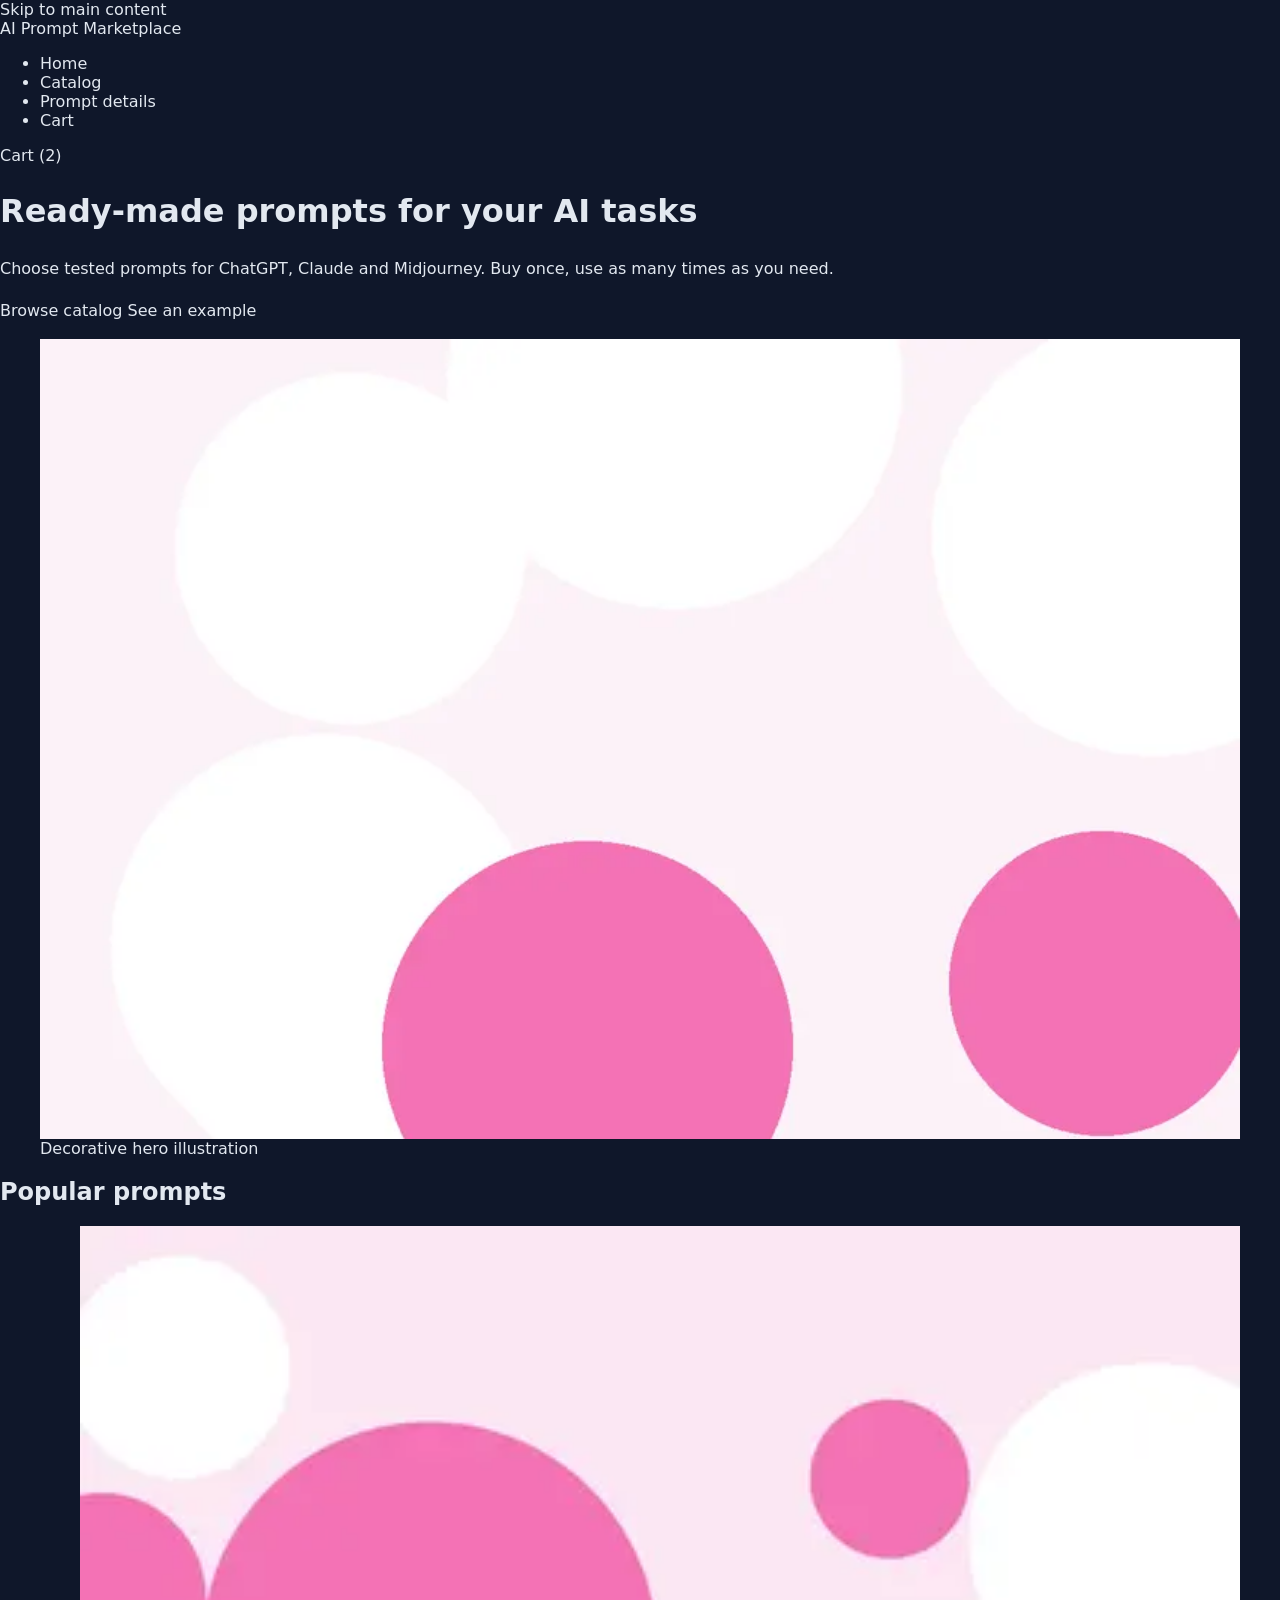
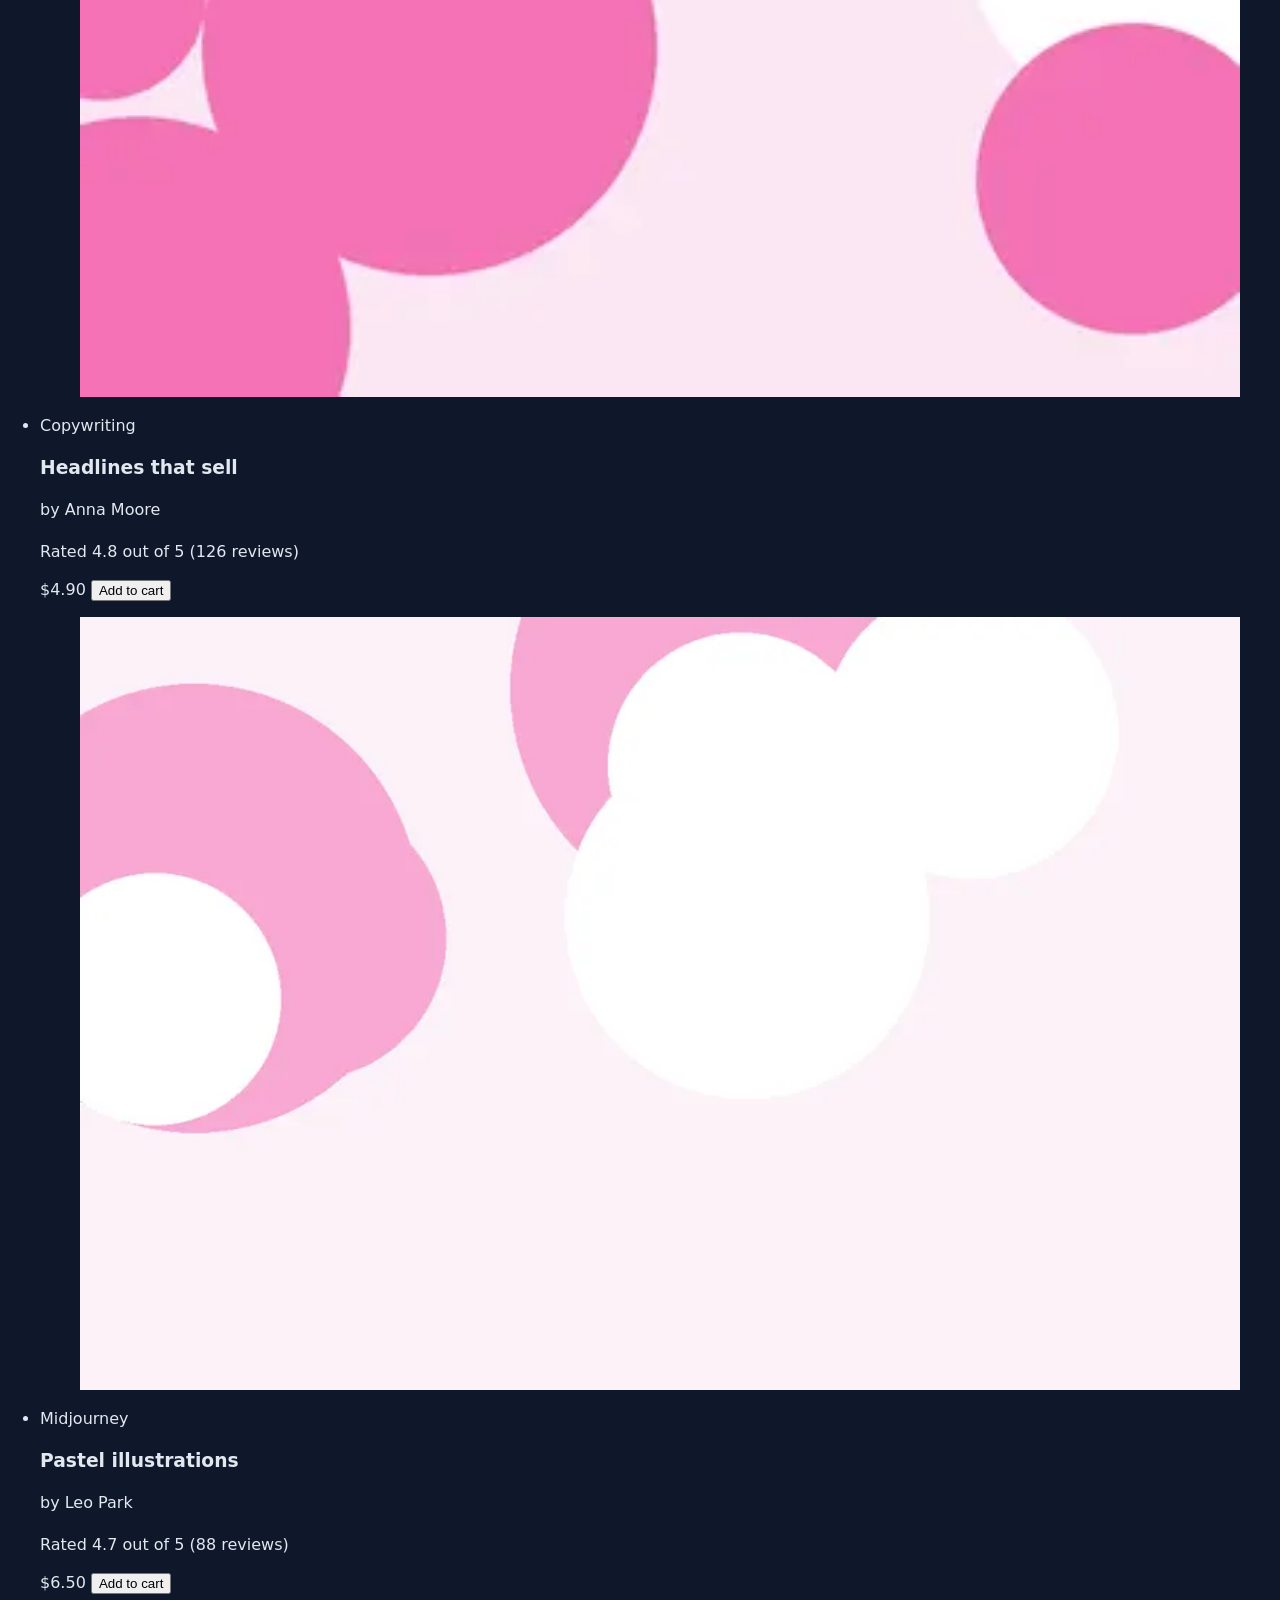
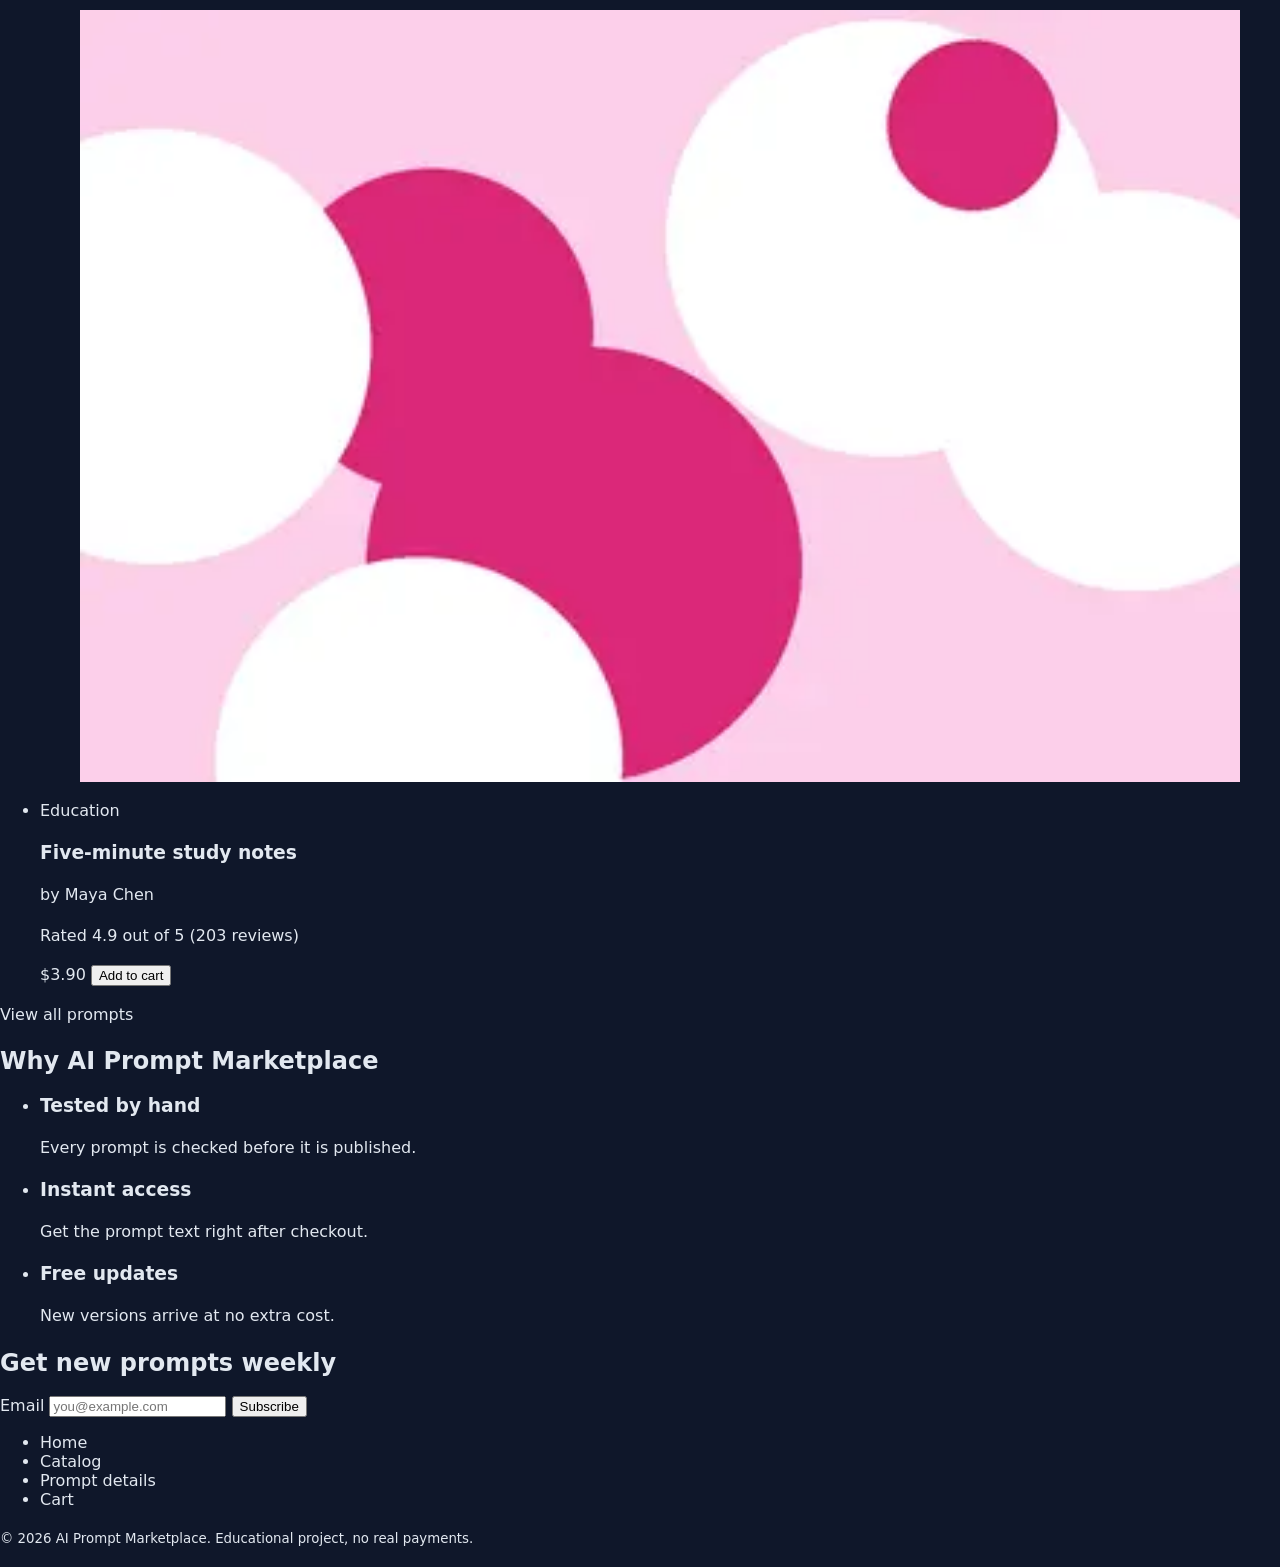
==== index.html @ f9cf5b2d "Updates" ====
<!doctype html>
<html lang="en">
<head>
  <meta charset="UTF-8">
  <meta name="viewport" content="width=device-width, initial-scale=1">
  <title>Home | AI Prompt Marketplace</title>
  <meta name="description" content="Ready-made, tested prompts for ChatGPT, Claude and Midjourney.">
  <script type="module" crossorigin src="./assets/main-BttJeVBb.js"></script>
  <link rel="stylesheet" crossorigin href="./assets/main-jgb10_rm.css">
</head>
<body class="page-home">
  <a class="skip-link" href="#main" data-i18n="a11y.skip">Skip to main content</a>
  <header class="site-header">
  <div class="site-header__inner">
    <a class="site-header__logo" href="index.html" aria-label="AI Prompt Marketplace, home page">AI Prompt Marketplace</a>
    <nav class="main-nav" aria-label="Main">
      <ul class="main-nav__list">
        
        <li class="main-nav__item">
          <a class="main-nav__link" href="index.html" data-i18n="nav.home" aria-current="page">Home</a>
        </li>
        
        <li class="main-nav__item">
          <a class="main-nav__link" href="catalog.html" data-i18n="nav.catalog">Catalog</a>
        </li>
        
        <li class="main-nav__item">
          <a class="main-nav__link" href="prompt.html" data-i18n="nav.prompt">Prompt details</a>
        </li>
        
        <li class="main-nav__item">
          <a class="main-nav__link" href="cart.html" data-i18n="nav.cart">Cart</a>
        </li>
        
      </ul>
    </nav>
    <a class="site-header__cart" href="cart.html" aria-label="Cart, 2 items">Cart (<span data-cart-count>2</span>)</a>
  </div>
</header>


  <main id="main" class="page page--home">
    <section class="hero" aria-labelledby="hero-title">
      <div class="hero__content">
        <h1 class="hero__title" id="hero-title" data-i18n="home.title">Ready-made prompts for your AI tasks</h1>
        <p class="hero__text" data-i18n="home.lead">Choose tested prompts for ChatGPT, Claude and Midjourney. Buy once, use as many times as you need.</p>
        <p class="hero__actions">
          <a class="button button--primary" href="catalog.html" data-i18n="home.cta">Browse catalog</a>
          <a class="button button--secondary" href="prompt.html" data-i18n="home.cta2">See an example</a>
        </p>
      </div>
      <figure class="hero__media">
        
<picture class="picture">
  <source type="image/webp" sizes="(min-width: 1280px) 506px, 100vw" srcset="[data-uri] 400w, [data-uri] 800w, ./assets/hero-1200-BMKMO_8J.webp 1200w">
  <img class="picture__img" src="./assets/hero-800-bO4YoeTz.jpg" sizes="(min-width: 1280px) 506px, 100vw" srcset="./assets/hero-400-D0OAd5TX.jpg 400w, ./assets/hero-800-bO4YoeTz.jpg 800w, ./assets/hero-1200-BUGndrfM.jpg 1200w" alt="Abstract pink circles illustrating creative AI prompts" width="1200" height="800" loading="eager">
</picture>

        <figcaption class="visually-hidden">Decorative hero illustration</figcaption>
      </figure>
    </section>

    <section class="section" aria-labelledby="popular-title">
      <h2 class="section__title" id="popular-title" data-i18n="home.popular">Popular prompts</h2>
      <ul class="prompt-list">
        <li class="prompt-list__item">
<article class="prompt-card">
  <figure class="prompt-card__media">
    
<picture class="picture">
  <source type="image/webp" sizes="(min-width: 1280px) 400px, (min-width: 768px) 33vw, 100vw" srcset="[data-uri] 400w, ./assets/cover-1-800-DzfHk2gA.webp 800w, ./assets/cover-1-1200-324IU9tG.webp 1200w">
  <img class="picture__img" src="./assets/cover-1-800-CMj1htev.jpg" sizes="(min-width: 1280px) 400px, (min-width: 768px) 33vw, 100vw" srcset="./assets/cover-1-400-B3lf-J6P.jpg 400w, ./assets/cover-1-800-CMj1htev.jpg 800w, ./assets/cover-1-1200-CWGltqlK.jpg 1200w" alt="Cover illustration for the prompt Headlines that sell" width="1200" height="800" loading="lazy">
</picture>

  </figure>
  <div class="prompt-card__body">
    <p class="prompt-card__tag">Copywriting</p>
    <h3 class="prompt-card__title"><a class="prompt-card__link" href="prompt.html?id=1">Headlines that sell</a></h3>
    <p class="prompt-card__author">by Anna Moore</p>
    <p class="prompt-card__rating"><span class="visually-hidden" data-i18n="card.rated">Rated</span> <data value="4.8">4.8</data> out of 5 (126 reviews)</p>
    <footer class="prompt-card__footer">
      <data class="prompt-card__price" value="4.9">$4.90</data>
      <button class="button button--small" type="button" data-add-to-cart="1" aria-label="Add Headlines that sell to cart" data-i18n="card.add">Add to cart</button>
    </footer>
  </div>
</article>
</li><li class="prompt-list__item">
<article class="prompt-card">
  <figure class="prompt-card__media">
    
<picture class="picture">
  <source type="image/webp" sizes="(min-width: 1280px) 400px, (min-width: 768px) 33vw, 100vw" srcset="[data-uri] 400w, [data-uri] 800w, ./assets/cover-2-1200-BqnkrNBU.webp 1200w">
  <img class="picture__img" src="./assets/cover-2-800-Bk2Zub8W.jpg" sizes="(min-width: 1280px) 400px, (min-width: 768px) 33vw, 100vw" srcset="./assets/cover-2-400-COR-drvF.jpg 400w, ./assets/cover-2-800-Bk2Zub8W.jpg 800w, ./assets/cover-2-1200-QlPvpImt.jpg 1200w" alt="Cover illustration for the prompt Pastel illustrations" width="1200" height="800" loading="lazy">
</picture>

  </figure>
  <div class="prompt-card__body">
    <p class="prompt-card__tag">Midjourney</p>
    <h3 class="prompt-card__title"><a class="prompt-card__link" href="prompt.html?id=2">Pastel illustrations</a></h3>
    <p class="prompt-card__author">by Leo Park</p>
    <p class="prompt-card__rating"><span class="visually-hidden" data-i18n="card.rated">Rated</span> <data value="4.7">4.7</data> out of 5 (88 reviews)</p>
    <footer class="prompt-card__footer">
      <data class="prompt-card__price" value="6.5">$6.50</data>
      <button class="button button--small" type="button" data-add-to-cart="2" aria-label="Add Pastel illustrations to cart" data-i18n="card.add">Add to cart</button>
    </footer>
  </div>
</article>
</li><li class="prompt-list__item">
<article class="prompt-card">
  <figure class="prompt-card__media">
    
<picture class="picture">
  <source type="image/webp" sizes="(min-width: 1280px) 400px, (min-width: 768px) 33vw, 100vw" srcset="[data-uri] 400w, ./assets/cover-3-800-DgRodiSY.webp 800w, ./assets/cover-3-1200-Dm3ckOMI.webp 1200w">
  <img class="picture__img" src="./assets/cover-3-800-CviaOhYk.jpg" sizes="(min-width: 1280px) 400px, (min-width: 768px) 33vw, 100vw" srcset="./assets/cover-3-400-Czpj8Qf3.jpg 400w, ./assets/cover-3-800-CviaOhYk.jpg 800w, ./assets/cover-3-1200-DCNRp5UN.jpg 1200w" alt="Cover illustration for the prompt Five-minute study notes" width="1200" height="800" loading="lazy">
</picture>

  </figure>
  <div class="prompt-card__body">
    <p class="prompt-card__tag">Education</p>
    <h3 class="prompt-card__title"><a class="prompt-card__link" href="prompt.html?id=3">Five-minute study notes</a></h3>
    <p class="prompt-card__author">by Maya Chen</p>
    <p class="prompt-card__rating"><span class="visually-hidden" data-i18n="card.rated">Rated</span> <data value="4.9">4.9</data> out of 5 (203 reviews)</p>
    <footer class="prompt-card__footer">
      <data class="prompt-card__price" value="3.9">$3.90</data>
      <button class="button button--small" type="button" data-add-to-cart="3" aria-label="Add Five-minute study notes to cart" data-i18n="card.add">Add to cart</button>
    </footer>
  </div>
</article>
</li>
      </ul>
      <p class="section__more"><a class="section__link" href="catalog.html" data-i18n="home.all">View all prompts</a></p>
    </section>

    <section class="section" aria-labelledby="why-title">
      <h2 class="section__title" id="why-title" data-i18n="home.why">Why AI Prompt Marketplace</h2>
      <ul class="features">
        <li class="features__item"><article class="feature"><h3 class="feature__title" data-i18n="home.f1">Tested by hand</h3><p class="feature__text">Every prompt is checked before it is published.</p></article></li>
        <li class="features__item"><article class="feature"><h3 class="feature__title" data-i18n="home.f2">Instant access</h3><p class="feature__text">Get the prompt text right after checkout.</p></article></li>
        <li class="features__item"><article class="feature"><h3 class="feature__title" data-i18n="home.f3">Free updates</h3><p class="feature__text">New versions arrive at no extra cost.</p></article></li>
      </ul>
    </section>

    <aside class="newsletter" aria-labelledby="news-title">
      <h2 class="newsletter__title" id="news-title" data-i18n="home.news">Get new prompts weekly</h2>
      <form class="newsletter__form" action="index.html" method="get">
        <label class="form-field__label" for="news-email" data-i18n="form.email">Email</label>
        <input class="form-field__input" id="news-email" name="email" type="email" placeholder="you@example.com" autocomplete="email" required>
        <button class="button button--primary" type="submit" data-i18n="home.subscribe">Subscribe</button>
      </form>
    </aside>
  </main>
  <footer class="site-footer">
  <nav class="footer-nav" aria-label="Footer">
    <ul class="footer-nav__list">
      <li class="footer-nav__item"><a class="footer-nav__link" href="index.html">Home</a></li><li class="footer-nav__item"><a class="footer-nav__link" href="catalog.html">Catalog</a></li><li class="footer-nav__item"><a class="footer-nav__link" href="prompt.html">Prompt details</a></li><li class="footer-nav__item"><a class="footer-nav__link" href="cart.html">Cart</a></li>
    </ul>
  </nav>
  <p class="site-footer__copy"><small data-i18n="footer.copy">&copy; 2026 AI Prompt Marketplace. Educational project, no real payments.</small></p>
</footer>

</body>
</html>
---- assets/main-jgb10_rm.css ----
*{box-sizing:border-box}html,body{margin:0;padding:0}body{background:#0f172a;color:#e2e8f0;font-family:system-ui,-apple-system,Segoe UI,Roboto,Arial,sans-serif;font-size:16px}a{color:inherit;text-decoration:none}img{display:block;max-width:100%;height:auto}h1{font-size:2rem}h2{font-size:1.5rem}p{font-size:1rem;line-height:1.6}.container{width:100%;max-width:1200px;margin-inline:auto;padding-inline:16px}.u-header{border-bottom:1px solid rgba(255,255,255,.1)}.u-nav{width:100%;max-width:1200px;margin-inline:auto;padding-inline:16px;display:flex;align-items:center;gap:16px;justify-content:space-between;padding-block:12px}.u-menu{display:flex;align-items:center;gap:12px;list-style:none;margin:0;padding:0}.u-footer{width:100%;max-width:1200px;margin-inline:auto;padding-inline:16px;padding:24px 0;border-top:1px solid rgba(255,255,255,.1);margin-top:40px}.home{width:100%;max-width:1200px;margin-inline:auto;padding-inline:16px;padding-block:24px}.home__title{margin-bottom:16px}.home__grid{display:grid;grid-template-columns:1fr;gap:12px}@media (min-width: 768px){.home__grid{grid-template-columns:repeat(2,1fr)}}@media (min-width: 1280px){.home__grid{grid-template-columns:repeat(3,1fr)}}.card{padding:16px;border:1px solid rgba(255,255,255,.08);border-radius:8px;background:#ffffff05}
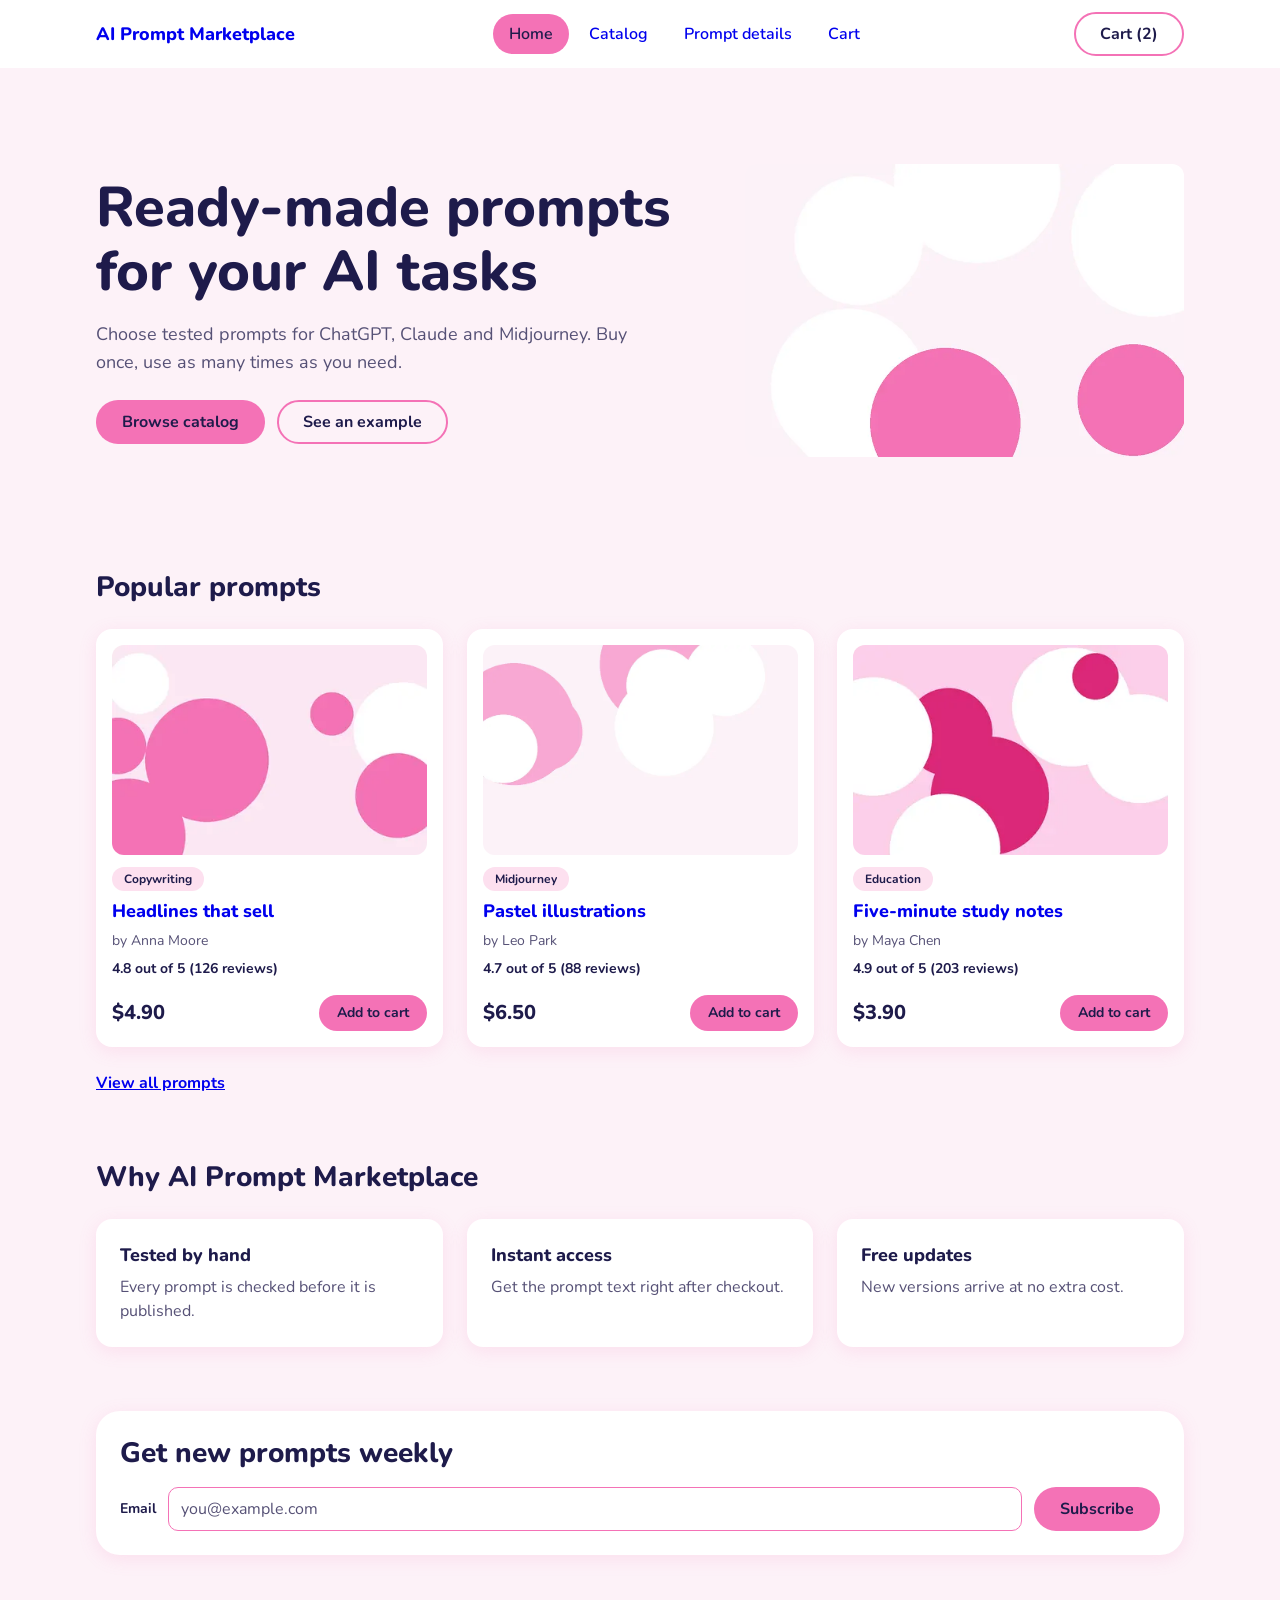
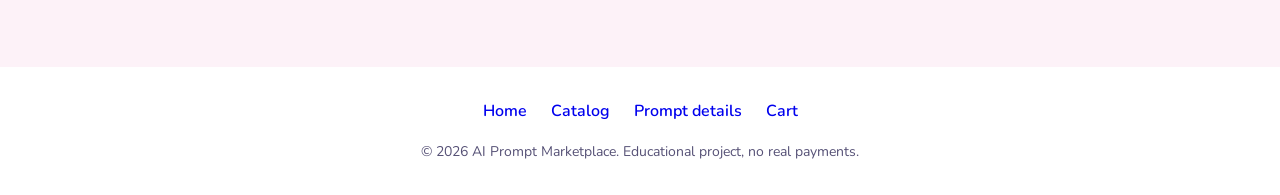
==== commit f43d3121: "Updates" ====
--- a/index.html
+++ b/index.html
@@ -6,8 +6,8 @@
   <meta name="viewport" content="width=device-width, initial-scale=1">
   <title>Home | AI Prompt Marketplace</title>
   <meta name="description" content="Ready-made, tested prompts for ChatGPT, Claude and Midjourney.">
-  <script type="module" crossorigin src="./assets/main-BttJeVBb.js"></script>
-  <link rel="stylesheet" crossorigin href="./assets/main-jgb10_rm.css">
+  <script type="module" crossorigin src="./assets/main-CTeQUShq.js"></script>
+  <link rel="stylesheet" crossorigin href="./assets/main-AHT3iU0Q.css">
 </head>
 <body class="page-home">
   <a class="skip-link" href="#main" data-i18n="a11y.skip">Skip to main content</a>
--- a/assets/main-AHT3iU0Q.css
+++ b/assets/main-AHT3iU0Q.css
@@ -0,0 +1 @@
+@import"https://fonts.googleapis.com/css2?family=Nunito:wght@400;600;700;800&display=swap";:root{--color-bg: #fdf2f8;--color-text: #1e1b4b;--color-accent: #f472b6;--color-surface: #ffffff;--color-accent-hover: #f9a8d4;--color-on-accent: #1e1b4b;--color-muted: rgb(33.6274509804%, 31.6666666667%, 46.3725490196%);--color-line: rgb(98.4901960784%, 80.6470588235%, 89.9803921569%);--color-tint: rgb(99.0509803922%, 87.8352941176%, 93.7019607843%);--font-family: Nunito, system-ui, -apple-system, Segoe UI, sans-serif}[data-theme=dark]{--color-bg: #1e1b4b;--color-text: #fdf2f8;--color-surface: rgb(22.3529411765%, 21.3176470588%, 37.8823529412%);--color-muted: rgb(77.3529411765%, 73.8235294118%, 80.2941176471%);--color-line: rgb(41.137254902%, 22.5294117647%, 44.0980392157%);--color-tint: rgb(32.7450980392%, 19.1176470588%, 39.9019607843%)}*,*:before,*:after{box-sizing:border-box}html{-webkit-text-size-adjust:100%;scroll-behavior:smooth}body,h1,h2,h3,p,figure,dl,dd,ol,ul{margin:0}ul[class],ol[class]{padding:0;list-style:none}img,picture{display:block;max-width:100%}button,input,select,textarea{font:inherit;color:inherit}table{width:100%;border-collapse:collapse}body{display:flex;flex-direction:column;min-height:100vh;background:var(--color-bg);color:var(--color-text);font-family:var(--font-family);font-size:1rem;line-height:1.5rem;font-weight:400}main{flex:1}h1{font-size:2rem;line-height:2.5rem;font-weight:800}@media (min-width: 1280px){h1{font-size:2.5rem;line-height:3rem}}h2{font-size:1.5rem;line-height:2rem;font-weight:800}@media (min-width: 1280px){h2{font-size:1.75rem;line-height:2.25rem}}h3{font-size:1.125rem;line-height:1.5rem;font-weight:800}small{color:var(--color-muted);font-size:.875rem;line-height:1.25rem;font-weight:400}pre,code{font-family:ui-monospace,Menlo,Consolas,monospace}:focus-visible{outline:3px solid var(--color-text);outline-offset:2px}.container{width:100%;max-width:1440px;margin-inline:auto;padding-inline:16px}@media (min-width: 768px){.container{padding-inline:32px}}@media (min-width: 1280px){.container{padding-inline:96px}}.row{--gutter: 16px;display:flex;flex-wrap:wrap;margin-inline:calc(var(--gutter) / -2);row-gap:var(--gutter)}@media (min-width: 768px){.row{--gutter: 24px}}@media (min-width: 1280px){.row{--gutter: 24px}}.col-1{flex:0 0 8.3333333333%;max-width:8.3333333333%;min-width:0;padding-inline:calc(var(--gutter) / 2)}.col-2{flex:0 0 16.6666666667%;max-width:16.6666666667%;min-width:0;padding-inline:calc(var(--gutter) / 2)}.col-3{flex:0 0 25%;max-width:25%;min-width:0;padding-inline:calc(var(--gutter) / 2)}.col-4{flex:0 0 33.3333333333%;max-width:33.3333333333%;min-width:0;padding-inline:calc(var(--gutter) / 2)}.col-5{flex:0 0 41.6666666667%;max-width:41.6666666667%;min-width:0;padding-inline:calc(var(--gutter) / 2)}.col-6{flex:0 0 50%;max-width:50%;min-width:0;padding-inline:calc(var(--gutter) / 2)}.col-7{flex:0 0 58.3333333333%;max-width:58.3333333333%;min-width:0;padding-inline:calc(var(--gutter) / 2)}.col-8{flex:0 0 66.6666666667%;max-width:66.6666666667%;min-width:0;padding-inline:calc(var(--gutter) / 2)}.col-9{flex:0 0 75%;max-width:75%;min-width:0;padding-inline:calc(var(--gutter) / 2)}.col-10{flex:0 0 83.3333333333%;max-width:83.3333333333%;min-width:0;padding-inline:calc(var(--gutter) / 2)}.col-11{flex:0 0 91.6666666667%;max-width:91.6666666667%;min-width:0;padding-inline:calc(var(--gutter) / 2)}.col-12{flex:0 0 100%;max-width:100%;min-width:0;padding-inline:calc(var(--gutter) / 2)}@media (min-width: 768px){.col-md-1{flex:0 0 8.3333333333%;max-width:8.3333333333%;min-width:0;padding-inline:calc(var(--gutter) / 2)}.col-md-2{flex:0 0 16.6666666667%;max-width:16.6666666667%;min-width:0;padding-inline:calc(var(--gutter) / 2)}.col-md-3{flex:0 0 25%;max-width:25%;min-width:0;padding-inline:calc(var(--gutter) / 2)}.col-md-4{flex:0 0 33.3333333333%;max-width:33.3333333333%;min-width:0;padding-inline:calc(var(--gutter) / 2)}.col-md-5{flex:0 0 41.6666666667%;max-width:41.6666666667%;min-width:0;padding-inline:calc(var(--gutter) / 2)}.col-md-6{flex:0 0 50%;max-width:50%;min-width:0;padding-inline:calc(var(--gutter) / 2)}.col-md-7{flex:0 0 58.3333333333%;max-width:58.3333333333%;min-width:0;padding-inline:calc(var(--gutter) / 2)}.col-md-8{flex:0 0 66.6666666667%;max-width:66.6666666667%;min-width:0;padding-inline:calc(var(--gutter) / 2)}.col-md-9{flex:0 0 75%;max-width:75%;min-width:0;padding-inline:calc(var(--gutter) / 2)}.col-md-10{flex:0 0 83.3333333333%;max-width:83.3333333333%;min-width:0;padding-inline:calc(var(--gutter) / 2)}.col-md-11{flex:0 0 91.6666666667%;max-width:91.6666666667%;min-width:0;padding-inline:calc(var(--gutter) / 2)}.col-md-12{flex:0 0 100%;max-width:100%;min-width:0;padding-inline:calc(var(--gutter) / 2)}}@media (min-width: 1280px){.col-lg-1{flex:0 0 8.3333333333%;max-width:8.3333333333%;min-width:0;padding-inline:calc(var(--gutter) / 2)}.col-lg-2{flex:0 0 16.6666666667%;max-width:16.6666666667%;min-width:0;padding-inline:calc(var(--gutter) / 2)}.col-lg-3{flex:0 0 25%;max-width:25%;min-width:0;padding-inline:calc(var(--gutter) / 2)}.col-lg-4{flex:0 0 33.3333333333%;max-width:33.3333333333%;min-width:0;padding-inline:calc(var(--gutter) / 2)}.col-lg-5{flex:0 0 41.6666666667%;max-width:41.6666666667%;min-width:0;padding-inline:calc(var(--gutter) / 2)}.col-lg-6{flex:0 0 50%;max-width:50%;min-width:0;padding-inline:calc(var(--gutter) / 2)}.col-lg-7{flex:0 0 58.3333333333%;max-width:58.3333333333%;min-width:0;padding-inline:calc(var(--gutter) / 2)}.col-lg-8{flex:0 0 66.6666666667%;max-width:66.6666666667%;min-width:0;padding-inline:calc(var(--gutter) / 2)}.col-lg-9{flex:0 0 75%;max-width:75%;min-width:0;padding-inline:calc(var(--gutter) / 2)}.col-lg-10{flex:0 0 83.3333333333%;max-width:83.3333333333%;min-width:0;padding-inline:calc(var(--gutter) / 2)}.col-lg-11{flex:0 0 91.6666666667%;max-width:91.6666666667%;min-width:0;padding-inline:calc(var(--gutter) / 2)}.col-lg-12{flex:0 0 100%;max-width:100%;min-width:0;padding-inline:calc(var(--gutter) / 2)}}.skip-link{position:absolute;top:.5rem;left:1rem;z-index:200;padding:.5rem 1rem;border-radius:10px;background:var(--color-text);color:var(--color-bg);transform:translateY(-200%)}.skip-link:focus{transform:none}.site-header{position:sticky;top:0;z-index:100;background:var(--color-surface)}.site-header__inner{display:flex;flex-direction:row;justify-content:space-between;align-items:center;flex-wrap:wrap;gap:.5rem 1rem;padding-block:.75rem;width:100%;max-width:1440px;margin-inline:auto;padding-inline:16px}@media (min-width: 768px){.site-header__inner{padding-inline:32px}}@media (min-width: 1280px){.site-header__inner{padding-inline:96px}}.site-header__logo{text-decoration:none;font-size:1.125rem;line-height:1.5rem;font-weight:800}.site-header__cart{display:inline-flex;align-items:center;justify-content:center;min-height:2.75rem;padding:0 1.5rem;border:2px solid transparent;border-radius:999px;font-weight:700;text-decoration:none;cursor:pointer;transition:background-color .2s ease,border-color .2s ease}.site-header__cart:focus-visible{outline:3px solid var(--color-text);outline-offset:2px}.site-header__cart{background:transparent;border-color:var(--color-accent);color:var(--color-text)}.site-header__cart:hover{background:var(--color-accent-hover)}.main-nav{order:3;width:100%;overflow-x:auto}@media (min-width: 768px){.main-nav{order:0;width:auto;overflow:visible}}.main-nav__list{display:flex;flex-direction:row;justify-content:flex-start;align-items:center;flex-wrap:nowrap;gap:.25rem}.main-nav__link{display:block;padding:.5rem 1rem;border-radius:999px;font-weight:600;text-decoration:none;white-space:nowrap;transition:background-color .2s ease}.main-nav__link:hover{background:var(--color-tint)}.main-nav__link[aria-current=page]{background:var(--color-accent);color:var(--color-on-accent)}.site-footer{margin-top:clamp(2rem,1.2173913043rem + 3.4782608696vw,4rem);padding-block:2rem;background:var(--color-surface);text-align:center}.site-footer__copy{margin-top:1rem}.footer-nav__list{display:flex;flex-direction:row;justify-content:center;align-items:center;flex-wrap:wrap;gap:.5rem 1.5rem}.footer-nav__link{font-weight:600;text-decoration:none}.footer-nav__link:hover{text-decoration:underline}.page{padding-block:clamp(1.5rem,.9130434783rem + 2.6086956522vw,3rem);width:100%;max-width:1440px;margin-inline:auto;padding-inline:16px}@media (min-width: 768px){.page{padding-inline:32px}}@media (min-width: 1280px){.page{padding-inline:96px}}.page__header{margin-bottom:2rem}.page__title{font-size:2rem;line-height:2.5rem;font-weight:800}@media (min-width: 1280px){.page__title{font-size:2.5rem;line-height:3rem}}.page__lead{color:var(--color-muted)}.section{margin-top:clamp(2rem,1.2173913043rem + 3.4782608696vw,4rem)}.section__title{margin-bottom:1.5rem}.section__more{margin-top:1.5rem}.section__link{font-weight:700}.button{display:inline-flex;align-items:center;justify-content:center;min-height:2.75rem;padding:0 1.5rem;border:2px solid transparent;border-radius:999px;font-weight:700;text-decoration:none;cursor:pointer;transition:background-color .2s ease,border-color .2s ease}.button:focus-visible{outline:3px solid var(--color-text);outline-offset:2px}.button{background:var(--color-accent);color:var(--color-on-accent)}.button:hover{background:var(--color-accent-hover)}.button{font-size:1rem;line-height:1.5rem;font-weight:400;font-weight:700}.button--secondary{background:transparent;border-color:var(--color-accent);color:var(--color-text)}.button--secondary:hover{background:var(--color-accent-hover)}.button--small{min-height:2.25rem;padding:0 1rem;font-size:.875rem;line-height:1.25rem;font-weight:700}.picture{display:block}.picture__img{display:block;width:100%;height:auto;aspect-ratio:3/2;object-fit:cover;border-radius:12px;background:var(--color-tint)}.prompt-list{--gutter: 16px;display:flex;flex-wrap:wrap;margin-inline:calc(var(--gutter) / -2);row-gap:var(--gutter)}@media (min-width: 768px){.prompt-list{--gutter: 24px}}@media (min-width: 1280px){.prompt-list{--gutter: 24px}}.prompt-list__item{display:flex;flex:0 0 100%;max-width:100%;min-width:0;padding-inline:calc(var(--gutter) / 2)}@media (min-width: 768px){.prompt-list__item{flex:0 0 50%;max-width:50%;min-width:0;padding-inline:calc(var(--gutter) / 2)}}@media (min-width: 1280px){.prompt-list__item{flex:0 0 33.3333333333%;max-width:33.3333333333%;min-width:0;padding-inline:calc(var(--gutter) / 2)}}.prompt-list__item:nth-child(2) .prompt-card{animation-delay:.1s}.prompt-list__item:nth-child(3) .prompt-card{animation-delay:.2s}.prompt-card{background:var(--color-surface);border-radius:16px;box-shadow:0 4px 18px #f472b626;transition:transform .2s ease,box-shadow .2s ease}.prompt-card:hover{transform:translateY(-4px)}.prompt-card{animation:appear .4s ease-out 0s both;display:flex;flex-direction:column;gap:.75rem;width:100%;padding:1rem}.prompt-card__media{margin:0}.prompt-card__body{display:flex;flex-direction:column;justify-content:flex-start;align-items:stretch;flex-wrap:nowrap;gap:.5rem;flex:1}.prompt-card__tag{align-self:flex-start;display:inline-block;padding:.25rem .75rem;border-radius:999px;background:var(--color-tint);font-size:.75rem;line-height:1rem;font-weight:700}.prompt-card__title{font-size:1.125rem;line-height:1.5rem;font-weight:800}.prompt-card__link{text-decoration:none}.prompt-card__link:hover{text-decoration:underline}.prompt-card__author{color:var(--color-muted);font-size:.875rem;line-height:1.25rem;font-weight:400}.prompt-card__rating{font-size:.875rem;line-height:1.25rem;font-weight:700}.prompt-card__footer{display:flex;flex-direction:row;justify-content:space-between;align-items:center;flex-wrap:wrap;gap:.75rem;margin-top:auto;padding-top:.5rem}.prompt-card__price{font-size:1.25rem;line-height:1.75rem;font-weight:800}.form-field{display:flex;flex-direction:column;justify-content:flex-start;align-items:stretch;flex-wrap:nowrap;gap:.25rem}.form-field__label{font-size:.875rem;line-height:1.25rem;font-weight:700}.form-field__input{width:100%;min-height:2.75rem;padding:.5rem .75rem;border:1.5px solid var(--color-accent);border-radius:10px;background:var(--color-surface);color:var(--color-text)}.form-field__input::placeholder{color:var(--color-muted)}.form-field__input:focus-visible{outline:3px solid var(--color-text);outline-offset:2px;border-color:var(--color-text)}.form-fieldset{display:flex;flex-direction:column;justify-content:flex-start;align-items:stretch;flex-wrap:nowrap;gap:.75rem;min-width:0;margin:0;padding:0;border:0}.form-fieldset__legend{margin-bottom:.5rem;padding:0;font-size:.875rem;line-height:1.25rem;font-weight:700}.form-check{display:flex;flex-direction:row;justify-content:flex-start;align-items:center;flex-wrap:nowrap;gap:.5rem}.form-check__input{width:1.25rem;height:1.25rem;accent-color:var(--color-accent)}.specs th,.specs td,.cart-table th,.cart-table td{padding:.75rem .5rem;border-bottom:1px solid var(--color-line);text-align:left;vertical-align:middle}.specs th[scope=row]{width:40%;color:var(--color-muted)}.cart-table{min-width:35rem}.cart-table thead th{font-size:.875rem;line-height:1.25rem;font-weight:700}.cart-table tfoot th,.cart-table tfoot td{border-bottom:0;font-size:1.25rem;line-height:1.75rem;font-weight:800}.cart-table input[type=number]{width:4.5rem}.cart-table__link{font-weight:700;text-decoration:none}.cart-table__link:hover{text-decoration:underline}.cart-table__tag{color:var(--color-muted);font-size:.875rem;line-height:1.25rem;font-weight:400}.breadcrumbs{margin-bottom:1.5rem}.breadcrumbs__list{display:flex;flex-direction:row;justify-content:flex-start;align-items:center;flex-wrap:wrap;gap:.5rem;color:var(--color-muted);font-size:.875rem;line-height:1.25rem;font-weight:400}.breadcrumbs__item+.breadcrumbs__item:before{content:"/";margin-right:.5rem}.breadcrumbs__link{text-decoration:none}.breadcrumbs__link:hover{text-decoration:underline}.pagination{margin-top:2rem}.pagination__list{display:flex;flex-direction:row;justify-content:center;align-items:center;flex-wrap:wrap;gap:.5rem}.pagination__link{display:inline-flex;align-items:center;justify-content:center;min-height:2.75rem;padding:0 1.5rem;border:2px solid transparent;border-radius:999px;font-weight:700;text-decoration:none;cursor:pointer;transition:background-color .2s ease,border-color .2s ease}.pagination__link:focus-visible{outline:3px solid var(--color-text);outline-offset:2px}.pagination__link{background:transparent;border-color:var(--color-accent);color:var(--color-text)}.pagination__link:hover{background:var(--color-accent-hover)}.pagination__link{min-width:2.75rem;padding:0 .75rem}.pagination__link[aria-current=page]{background:var(--color-accent)}.code-block{margin:0;padding:1rem;overflow-x:auto;border-radius:12px;background:var(--color-text);color:var(--color-bg);font-size:.875rem;line-height:1.25rem;font-weight:400}.review{margin-top:1rem;padding-top:1rem;border-top:1px solid var(--color-line)}.review__author{font-size:.875rem;line-height:1.25rem;font-weight:700}.review__rating,.review__date{color:var(--color-muted);font-size:.875rem;line-height:1.25rem;font-weight:400}.review__text{margin-block:.25rem}.hero{--gutter: 16px;display:flex;flex-wrap:wrap;margin-inline:calc(var(--gutter) / -2);row-gap:var(--gutter)}@media (min-width: 768px){.hero{--gutter: 24px}}@media (min-width: 1280px){.hero{--gutter: 24px}}.hero{align-items:center;padding-block:clamp(.5rem,-.4782608696rem + 4.347826087vw,3rem)}.hero__content{flex:0 0 100%;max-width:100%;min-width:0;padding-inline:calc(var(--gutter) / 2);animation:slide-in .6s ease-out 0s both}@media (min-width: 1280px){.hero__content{flex:0 0 58.3333333333%;max-width:58.3333333333%;min-width:0;padding-inline:calc(var(--gutter) / 2)}}.hero__media{flex:0 0 100%;max-width:100%;min-width:0;padding-inline:calc(var(--gutter) / 2);animation:fade .8s ease-out 0s both;margin:0}@media (min-width: 1280px){.hero__media{flex:0 0 41.6666666667%;max-width:41.6666666667%;min-width:0;padding-inline:calc(var(--gutter) / 2)}}.hero__title{margin-bottom:1rem;font-size:2rem;line-height:2.5rem;font-weight:800}@media (min-width: 1280px){.hero__title{font-size:3.5rem;line-height:4rem}}.hero__text{max-width:52ch;margin-bottom:1.5rem;color:var(--color-muted);font-size:1.125rem;line-height:1.75rem;font-weight:400}.hero__actions{display:flex;flex-direction:row;justify-content:flex-start;align-items:center;flex-wrap:wrap;gap:.75rem}.features{--gutter: 16px;display:flex;flex-wrap:wrap;margin-inline:calc(var(--gutter) / -2);row-gap:var(--gutter)}@media (min-width: 768px){.features{--gutter: 24px}}@media (min-width: 1280px){.features{--gutter: 24px}}.features__item{display:flex;flex:0 0 100%;max-width:100%;min-width:0;padding-inline:calc(var(--gutter) / 2)}@media (min-width: 1280px){.features__item{flex:0 0 33.3333333333%;max-width:33.3333333333%;min-width:0;padding-inline:calc(var(--gutter) / 2)}}.feature{background:var(--color-surface);border-radius:16px;box-shadow:0 4px 18px #f472b626;width:100%;padding:1.5rem}.feature__title{margin-bottom:.5rem}.feature__text{color:var(--color-muted)}.newsletter{background:var(--color-surface);border-radius:24px;box-shadow:0 4px 18px #f472b626;margin-top:clamp(2rem,1.2173913043rem + 3.4782608696vw,4rem);padding:1.5rem}.newsletter__title{margin-bottom:1rem}.newsletter__form{display:grid;grid-template-columns:repeat(1,minmax(0,1fr));gap:.75rem;align-items:center}@media (min-width: 768px){.newsletter__form{grid-template-columns:auto minmax(0,1fr) auto}}.catalog{--gutter: 16px;display:flex;flex-wrap:wrap;margin-inline:calc(var(--gutter) / -2);row-gap:var(--gutter)}@media (min-width: 768px){.catalog{--gutter: 24px}}@media (min-width: 1280px){.catalog{--gutter: 24px}}.catalog{align-items:flex-start}.filters{flex:0 0 100%;max-width:100%;min-width:0;padding-inline:calc(var(--gutter) / 2)}@media (min-width: 1280px){.filters{flex:0 0 25%;max-width:25%;min-width:0;padding-inline:calc(var(--gutter) / 2)}}.filters__title{margin-bottom:.75rem}.filters__form{background:var(--color-surface);border-radius:16px;box-shadow:0 4px 18px #f472b626;display:flex;flex-direction:column;justify-content:flex-start;align-items:stretch;flex-wrap:nowrap;gap:1rem;padding:1.5rem}.results{flex:0 0 100%;max-width:100%;min-width:0;padding-inline:calc(var(--gutter) / 2)}@media (min-width: 1280px){.results{flex:0 0 75%;max-width:75%;min-width:0;padding-inline:calc(var(--gutter) / 2)}}.results__toolbar{display:flex;flex-direction:row;justify-content:space-between;align-items:center;flex-wrap:wrap;gap:.75rem;margin-bottom:1.5rem}.results__toolbar select{width:auto}.results__count{font-size:.875rem;line-height:1.25rem;font-weight:700}.details{display:grid;grid-template-columns:repeat(1,minmax(0,1fr));gap:1.5rem}@media (min-width: 1280px){.details{grid-template-columns:minmax(0,7fr) minmax(0,5fr);gap:2rem;align-items:start}}.product{display:flex;flex-direction:column;justify-content:flex-start;align-items:stretch;flex-wrap:nowrap;gap:1.5rem}.product__media{margin:0}.product__tag{margin-bottom:.5rem;display:inline-block;padding:.25rem .75rem;border-radius:999px;background:var(--color-tint);font-size:.75rem;line-height:1rem;font-weight:700}.product__title{font-size:2rem;line-height:2.5rem;font-weight:800}@media (min-width: 1280px){.product__title{font-size:2.5rem;line-height:3rem}}.product__meta,.product__rating{color:var(--color-muted)}.product__subtitle{margin-bottom:.75rem}.product__list{margin:0;padding-left:1.5rem}.product__offer{position:absolute!important;width:1px;height:1px;margin:-1px;padding:0;overflow:hidden;clip-path:inset(50%);white-space:nowrap;border:0}.buy-box{background:var(--color-surface);border-radius:24px;box-shadow:0 4px 18px #f472b626;display:flex;flex-direction:column;justify-content:flex-start;align-items:stretch;flex-wrap:nowrap;gap:.75rem;padding:1.5rem}@media (min-width: 1280px){.buy-box{position:sticky;top:4rem}}.buy-box__price{font-size:2rem;line-height:2.5rem;font-weight:800}@media (min-width: 1280px){.buy-box__price{font-size:2.5rem;line-height:3rem}}.buy-box__note{color:var(--color-muted)}.buy-box__form,.buy-box__back{display:grid}.checkout{display:grid;gap:1.5rem;grid-template-columns:minmax(0,1fr);grid-template-areas:"cart" "contact" "summary"}@media (min-width: 1280px){.checkout{grid-template-columns:minmax(0,2fr) minmax(0,1fr);grid-template-areas:"cart summary" "contact .";align-items:start}}.cart,.contact,.summary{background:var(--color-surface);border-radius:16px;box-shadow:0 4px 18px #f472b626;padding:1.5rem}.cart{grid-area:cart;overflow-x:auto}.cart__title{margin-bottom:1rem}.contact{grid-area:contact}.contact__title{margin-bottom:1rem}.checkout-form{display:flex;flex-direction:column;justify-content:flex-start;align-items:stretch;flex-wrap:nowrap;gap:1rem}.checkout-form__note{color:var(--color-muted);font-size:.875rem;line-height:1.25rem;font-weight:400}.summary{grid-area:summary}.summary__title{margin-bottom:1rem}.summary__row{display:flex;flex-direction:row;justify-content:space-between;align-items:center;flex-wrap:nowrap;gap:0;padding-block:.25rem}.summary__row--total{margin-top:.5rem;padding-top:.75rem;border-top:1px solid var(--color-line);font-size:1.25rem;line-height:1.75rem;font-weight:800}@keyframes appear{0%{opacity:0;transform:translateY(12px) scale(.98)}to{opacity:1;transform:none}}@keyframes fade{0%{opacity:0}to{opacity:1}}@keyframes slide-in{0%{opacity:0;transform:translate(-24px)}to{opacity:1;transform:none}}.anim-appear{animation:appear .4s ease-out 0s both}.anim-fade{animation:fade .6s ease-out 0s both}.anim-slide{animation:slide-in .5s ease-out 0s both}.anim-delay-1{animation-delay:.1s}.anim-delay-2{animation-delay:.2s}.anim-delay-3{animation-delay:.3s}.anim-delay-4{animation-delay:.4s}@media (prefers-reduced-motion: reduce){*,*:before,*:after{animation-duration:.01ms!important;animation-delay:0ms!important;animation-iteration-count:1!important;transition-duration:.01ms!important;scroll-behavior:auto!important}}.u-mt-0{margin-top:0rem!important}.u-mb-0{margin-bottom:0rem!important}.u-mx-0{margin-inline:0rem!important}.u-pt-0{padding-top:0rem!important}.u-pb-0{padding-bottom:0rem!important}.u-px-0{padding-inline:0rem!important}.u-mt-1{margin-top:.25rem!important}.u-mb-1{margin-bottom:.25rem!important}.u-mx-1{margin-inline:.25rem!important}.u-pt-1{padding-top:.25rem!important}.u-pb-1{padding-bottom:.25rem!important}.u-px-1{padding-inline:.25rem!important}.u-mt-2{margin-top:.5rem!important}.u-mb-2{margin-bottom:.5rem!important}.u-mx-2{margin-inline:.5rem!important}.u-pt-2{padding-top:.5rem!important}.u-pb-2{padding-bottom:.5rem!important}.u-px-2{padding-inline:.5rem!important}.u-mt-3{margin-top:.75rem!important}.u-mb-3{margin-bottom:.75rem!important}.u-mx-3{margin-inline:.75rem!important}.u-pt-3{padding-top:.75rem!important}.u-pb-3{padding-bottom:.75rem!important}.u-px-3{padding-inline:.75rem!important}.u-mt-4{margin-top:1rem!important}.u-mb-4{margin-bottom:1rem!important}.u-mx-4{margin-inline:1rem!important}.u-pt-4{padding-top:1rem!important}.u-pb-4{padding-bottom:1rem!important}.u-px-4{padding-inline:1rem!important}.u-mt-5{margin-top:1.5rem!important}.u-mb-5{margin-bottom:1.5rem!important}.u-mx-5{margin-inline:1.5rem!important}.u-pt-5{padding-top:1.5rem!important}.u-pb-5{padding-bottom:1.5rem!important}.u-px-5{padding-inline:1.5rem!important}.u-mt-6{margin-top:2rem!important}.u-mb-6{margin-bottom:2rem!important}.u-mx-6{margin-inline:2rem!important}.u-pt-6{padding-top:2rem!important}.u-pb-6{padding-bottom:2rem!important}.u-px-6{padding-inline:2rem!important}.u-mt-7{margin-top:3rem!important}.u-mb-7{margin-bottom:3rem!important}.u-mx-7{margin-inline:3rem!important}.u-pt-7{padding-top:3rem!important}.u-pb-7{padding-bottom:3rem!important}.u-px-7{padding-inline:3rem!important}.u-mt-8{margin-top:4rem!important}.u-mb-8{margin-bottom:4rem!important}.u-mx-8{margin-inline:4rem!important}.u-pt-8{padding-top:4rem!important}.u-pb-8{padding-bottom:4rem!important}.u-px-8{padding-inline:4rem!important}.visually-hidden,.u-sr-only{position:absolute!important;width:1px;height:1px;margin:-1px;padding:0;overflow:hidden;clip-path:inset(50%);white-space:nowrap;border:0}.u-hidden{display:none!important}@media (max-width: 767px){.u-hide-below-md{display:none!important}}@media (min-width: 768px){.u-hide-md-up{display:none!important}}@media (min-width: 1280px){.u-hide-lg-up{display:none!important}}@page{margin:1.5cm}@media print{*,*:before,*:after{background:#fff!important;color:#000!important;box-shadow:none!important}.site-header__cart,.main-nav,.footer-nav,.button,.filters,.pagination,.newsletter,.skip-link,.buy-box__form{display:none!important}a[href]:after{content:" (" attr(href) ")";font-size:.8em}a[href^="#"]:after{content:""}.prompt-card,.review,tr{break-inside:avoid}}
